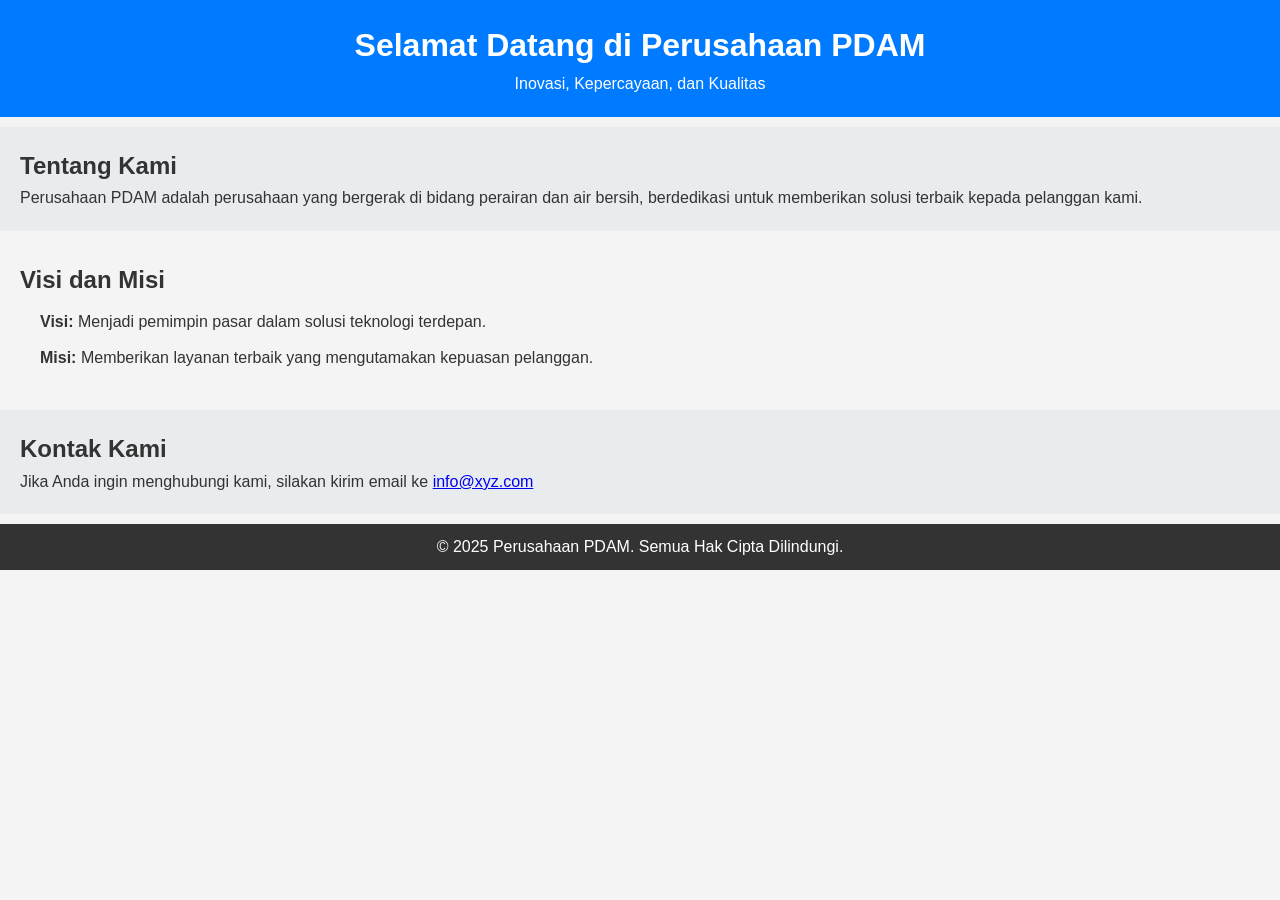
==== index.html @ d65e8b76 "Add files via upload" ====
<!DOCTYPE html>
<html lang="id">
<head>
    <meta charset="UTF-8">
    <meta name="viewport" content="width=device-width, initial-scale=1.0">
    <meta name="description" content="Profil perusahaan XYZ">
    <title>Profil Perusahaan PDAM</title>
    <link rel="stylesheet" href="style.css">
</head>
<body>

    <!-- Header -->
    <header>
        <h1>Selamat Datang di Perusahaan PDAM</h1>
        <p>Inovasi, Kepercayaan, dan Kualitas</p>
    </header>

    <!-- Tentang Perusahaan -->
    <section id="about">
        <h2>Tentang Kami</h2>
        <p>Perusahaan PDAM adalah perusahaan yang bergerak di bidang perairan dan air bersih, berdedikasi untuk memberikan solusi terbaik kepada pelanggan kami.</p>
    </section>

    <!-- Visi & Misi -->
    <section id="vision-mission">
        <h2>Visi dan Misi</h2>
        <ul>
            <li><strong>Visi:</strong> Menjadi pemimpin pasar dalam solusi teknologi terdepan.</li>
            <li><strong>Misi:</strong> Memberikan layanan terbaik yang mengutamakan kepuasan pelanggan.</li>
        </ul>
    </section>

    <!-- Kontak -->
    <section id="contact">
        <h2>Kontak Kami</h2>
        <p>Jika Anda ingin menghubungi kami, silakan kirim email ke <a href="mailto:info@xyz.com">info@xyz.com</a></p>
    </section>

    <!-- Footer -->
    <footer>
        <p>&copy; 2025 Perusahaan PDAM. Semua Hak Cipta Dilindungi.</p>
    </footer>

    <script src="script.js"></script>
</body>
</html>
---- style.css ----
/* Reset default browser styling */
* {
    margin: 0;
    padding: 0;
    box-sizing: border-box;
}

/* Body styling */
body {
    font-family: Arial, sans-serif;
    line-height: 1.6;
    background-color: #f4f4f4;
    color: #333;
}

/* Header styling */
header {
    background-color: #007BFF;
    color: #fff;
    padding: 20px;
    text-align: center;
}

/* Section styling */
section {
    padding: 20px;
    margin: 10px 0;
}

/* Tentang Kami */
#about {
    background-color: #e9ecef;
}

/* Visi & Misi */
#vision-mission ul {
    list-style-type: none;
    padding-left: 20px;
}

#vision-mission li {
    margin: 10px 0;
}

/* Kontak */
#contact {
    background-color: #e9ecef;
}

/* Footer */
footer {
    text-align: center;
    background-color: #333;
    color: #fff;
    padding: 10px;
}
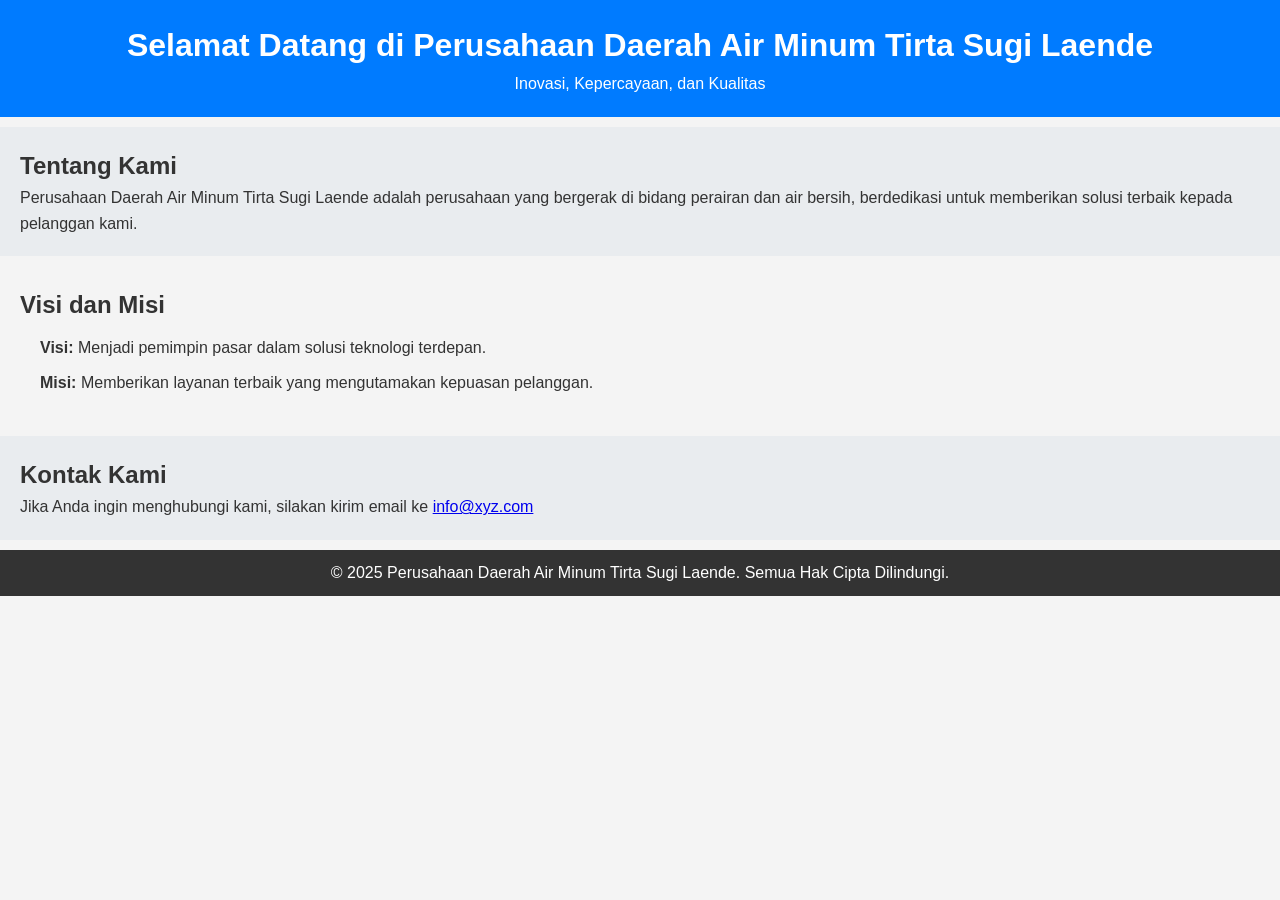
==== commit 74c7a959: "index.html" ====
--- a/index.html
+++ b/index.html
@@ -3,22 +3,22 @@
 <head>
     <meta charset="UTF-8">
     <meta name="viewport" content="width=device-width, initial-scale=1.0">
-    <meta name="description" content="Profil perusahaan XYZ">
-    <title>Profil Perusahaan PDAM</title>
+    <meta name="description" content="Profil Perumda Air Minum Tirta Sugi Laende">
+    <title>Profil Perusahaan Perumda Tirta Sugi Laende</title>
     <link rel="stylesheet" href="style.css">
 </head>
 <body>
 
     <!-- Header -->
     <header>
-        <h1>Selamat Datang di Perusahaan PDAM</h1>
+        <h1>Selamat Datang di Perusahaan Daerah Air Minum Tirta Sugi Laende</h1>
         <p>Inovasi, Kepercayaan, dan Kualitas</p>
     </header>
 
     <!-- Tentang Perusahaan -->
     <section id="about">
         <h2>Tentang Kami</h2>
-        <p>Perusahaan PDAM adalah perusahaan yang bergerak di bidang perairan dan air bersih, berdedikasi untuk memberikan solusi terbaik kepada pelanggan kami.</p>
+        <p>Perusahaan Daerah Air Minum Tirta Sugi Laende adalah perusahaan yang bergerak di bidang perairan dan air bersih, berdedikasi untuk memberikan solusi terbaik kepada pelanggan kami.</p>
     </section>
 
     <!-- Visi & Misi -->
@@ -38,7 +38,7 @@
 
     <!-- Footer -->
     <footer>
-        <p>&copy; 2025 Perusahaan PDAM. Semua Hak Cipta Dilindungi.</p>
+        <p>&copy; 2025 Perusahaan Daerah Air Minum Tirta Sugi Laende. Semua Hak Cipta Dilindungi.</p>
     </footer>
 
     <script src="script.js"></script>
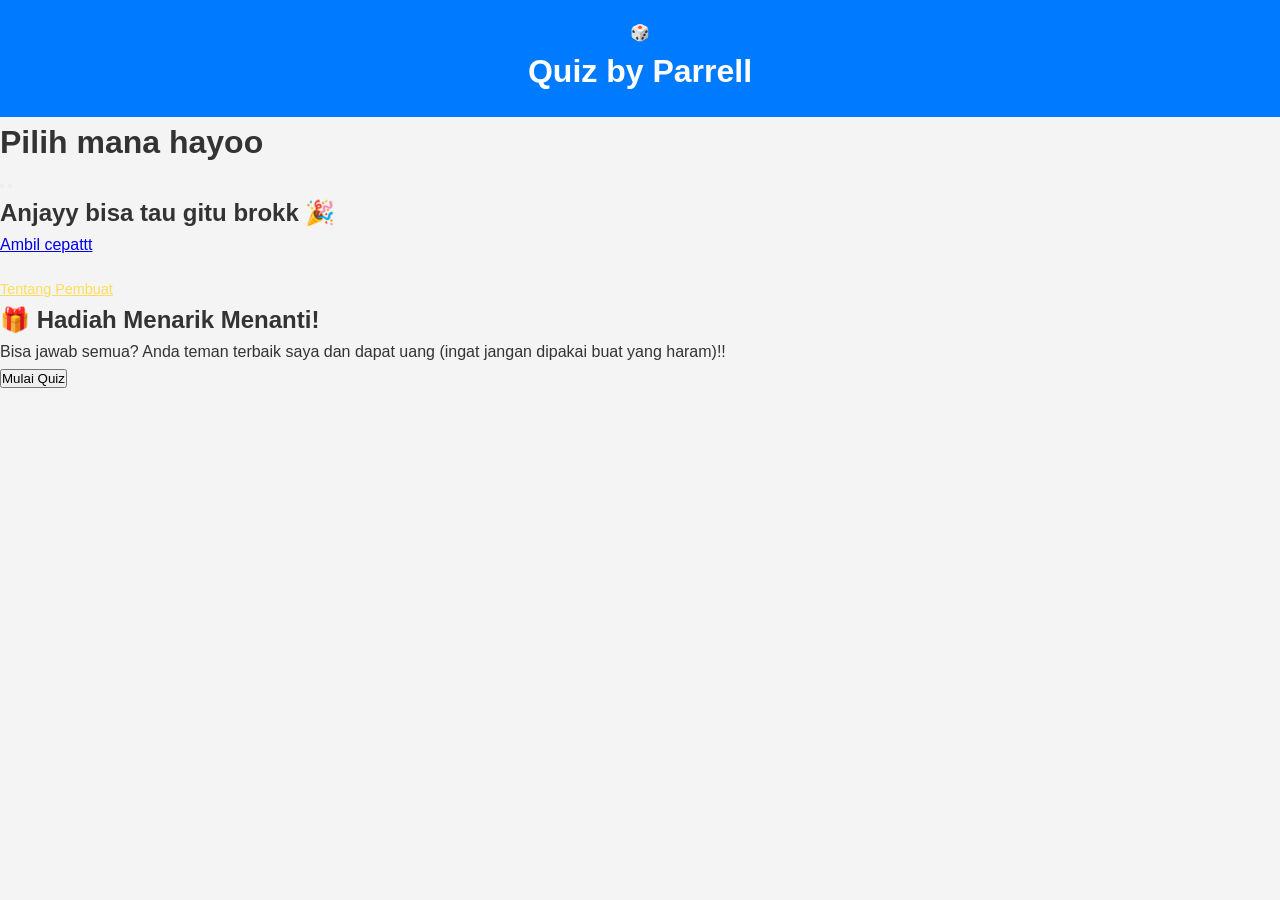
==== commit f6a8f7fd: "Update index.html" ====
--- a/index.html
+++ b/index.html
@@ -1,46 +1,164 @@
 <!DOCTYPE html>
 <html lang="id">
 <head>
-    <meta charset="UTF-8">
-    <meta name="viewport" content="width=device-width, initial-scale=1.0">
-    <meta name="description" content="Profil Perumda Air Minum Tirta Sugi Laende">
-    <title>Profil Perusahaan Perumda Tirta Sugi Laende</title>
-    <link rel="stylesheet" href="style.css">
+<meta charset="UTF-8" />
+<meta name="viewport" content="width=device-width, initial-scale=1" />
+<title>Would You Rather - Quiz by Parrell</title>
+<link rel="stylesheet" href="style.css" />
 </head>
 <body>
+  <header>
+    <div class="logo" aria-label="Logo dice">🎲</div>
+    <h1>Quiz by Parrell</h1>
+  </header>
 
-    <!-- Header -->
-    <header>
-        <h1>Selamat Datang di Perusahaan Daerah Air Minum Tirta Sugi Laende</h1>
-        <p>Inovasi, Kepercayaan, dan Kualitas</p>
-    </header>
+  <div id="app">
+    <h1>Pilih mana hayoo</h1>
+    <div id="question"></div>
 
-    <!-- Tentang Perusahaan -->
-    <section id="about">
-        <h2>Tentang Kami</h2>
-        <p>Perusahaan Daerah Air Minum Tirta Sugi Laende adalah perusahaan yang bergerak di bidang perairan dan air bersih, berdedikasi untuk memberikan solusi terbaik kepada pelanggan kami.</p>
-    </section>
+    <div class="options-container">
+      <button id="option1" class="btn"></button>
+      <button id="option2" class="btn"></button>
+    </div>
 
-    <!-- Visi & Misi -->
-    <section id="vision-mission">
-        <h2>Visi dan Misi</h2>
-        <ul>
-            <li><strong>Visi:</strong> Menjadi pemimpin pasar dalam solusi teknologi terdepan.</li>
-            <li><strong>Misi:</strong> Memberikan layanan terbaik yang mengutamakan kepuasan pelanggan.</li>
-        </ul>
-    </section>
+    <div id="feedback"></div>
 
-    <!-- Kontak -->
-    <section id="contact">
-        <h2>Kontak Kami</h2>
-        <p>Jika Anda ingin menghubungi kami, silakan kirim email ke <a href="mailto:info@xyz.com">info@xyz.com</a></p>
-    </section>
+    <div id="result">
+      <h2>Anjayy bisa tau gitu brokk 🎉</h2>
+      <a id="resultLink" href="#" target="_blank" rel="noopener noreferrer">Ambil cepattt</a>
+    </div>
 
-    <!-- Footer -->
-    <footer>
-        <p>&copy; 2025 Perusahaan Daerah Air Minum Tirta Sugi Laende. Semua Hak Cipta Dilindungi.</p>
-    </footer>
+    <div style="margin-top: 20px; font-size: 0.9rem;">
+      <a href="about.html" style="color:#ffdd59;">Tentang Pembuat</a>
+    </div>
+  </div>
 
-    <script src="script.js"></script>
+  <!-- Popup hadiah -->
+  <div id="popup">
+    <div id="popupContent">
+      <h2>🎁 Hadiah Menarik Menanti!</h2>
+      <p>Bisa jawab semua? Anda teman terbaik saya dan dapat uang (ingat jangan dipakai buat yang haram)!!</p>
+      <button id="startQuizBtn">Mulai Quiz</button>
+    </div>
+  </div>
+
+<script>
+  const questions = [
+    {
+      question: "Nama lengkap parrel yang mana si?",
+      option1: "Muhammad Farrel Dinejad",
+      option2: "Muhamad Farrel Dinejad",
+      correct: 1
+    },
+    {
+      question: "Nama jurusan parrel apa si?",
+      option1: "Information Technology",
+      option2: "Informatics",
+      correct: 1
+    },
+    {
+      question: "si Parrel tu pernah jadi atlet apa si?",
+      option1: "Esports, Billiard dan Basket",
+      option2: "Billiard, Badminton dan Esports",
+      correct: 2
+    },
+    {
+      question: "Berapa si umur parrel sekarang?",
+      option1: "20",
+      option2: "19",
+      correct: 2
+    },
+    {
+      question: "Kapan si ultah parrel?",
+      option1: "Awal Desember",
+      option2: "Akhir Desember",
+      correct: 1
+    },
+    {
+      question: "Warna apa motor Parrel di bandung?",
+      option1: "Window Grey",
+      option2: "Ice Grey",
+      correct: 2
+    },
+    {
+      question: "Last nii, berapa following tiktok parrel saat web ini dibuat?",
+      option1: "29",
+      option2: "27",
+      correct: 2
+    }
+  ];
+
+  const finalLink = "";
+
+  let currentIndex = 0;
+
+  const questionEl = document.getElementById('question');
+  const option1Btn = document.getElementById('option1');
+  const option2Btn = document.getElementById('option2');
+  const feedbackEl = document.getElementById('feedback');
+  const resultEl = document.getElementById('result');
+  const resultLinkEl = document.getElementById('resultLink');
+  const popupEl = document.getElementById('popup');
+  const startQuizBtn = document.getElementById('startQuizBtn');
+
+  resultLinkEl.href = "https://link.dana.id/danakaget?c=sduah9r9l&r=fsRnxP&orderId=20250519101214735515010300166511623125175";
+
+  function loadQuestion() {
+    feedbackEl.textContent = "";
+    const q = questions[currentIndex];
+    questionEl.textContent = q.question;
+    option1Btn.textContent = q.option1;
+    option2Btn.textContent = q.option2;
+    option1Btn.disabled = false;
+    option2Btn.disabled = false;
+  }
+
+  function resetQuiz() {
+    currentIndex = 0;
+    resultEl.style.display = 'none';
+    questionEl.style.display = 'block';
+    option1Btn.style.display = 'block';
+    option2Btn.style.display = 'block';
+    feedbackEl.style.display = 'block';
+    loadQuestion();
+  }
+
+  function finishQuiz() {
+    questionEl.style.display = 'none';
+    option1Btn.style.display = 'none';
+    option2Btn.style.display = 'none';
+    feedbackEl.style.display = 'none';
+    resultEl.style.display = 'flex';
+  }
+
+  function handleAnswer(selected) {
+    const correct = questions[currentIndex].correct;
+    if(selected === correct) {
+      feedbackEl.textContent = "Jawaban benar! 🎉";
+      currentIndex++;
+      if(currentIndex < questions.length) {
+        setTimeout(loadQuestion, 10);
+      } else {
+        setTimeout(finishQuiz, 10);
+      }
+    } else {
+      feedbackEl.textContent = "Jawaban salah, coba lagi ya.";
+      setTimeout(resetQuiz, 1500);
+    }
+  }
+
+  option1Btn.addEventListener('click', () => handleAnswer(1));
+  option2Btn.addEventListener('click', () => handleAnswer(2));
+
+  startQuizBtn.addEventListener('click', () => {
+    popupEl.style.display = 'none';
+    resetQuiz();
+  });
+
+  // Start popup visible on load
+  window.onload = () => {
+    popupEl.style.display = 'flex';
+  }
+</script>
 </body>
 </html>
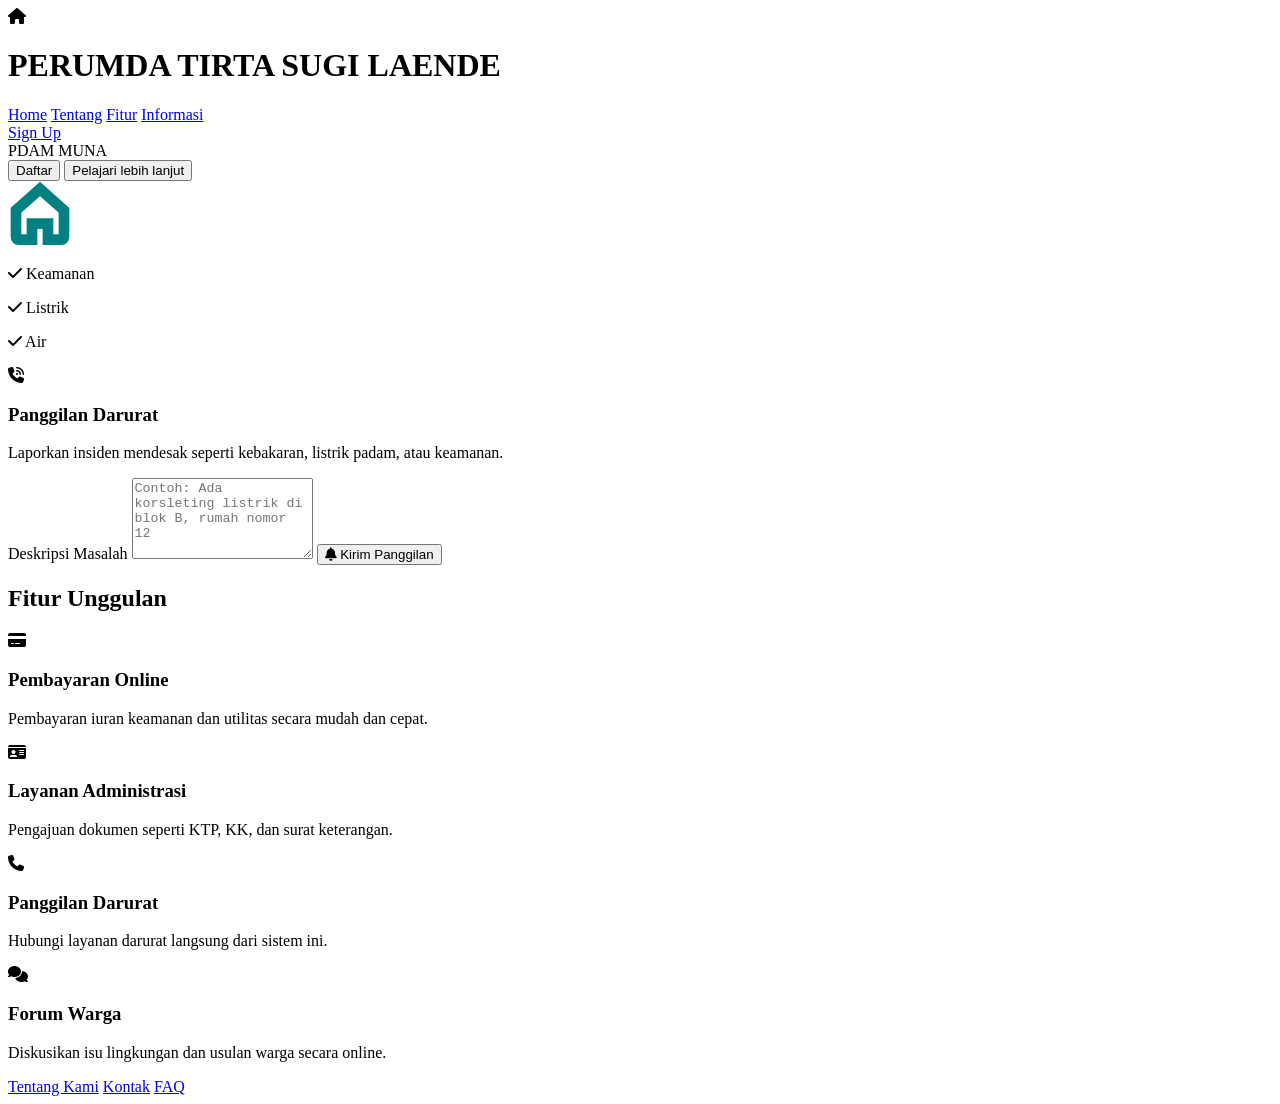
==== commit f7325ebe: "Update and rename modul3.html to index.html" ====
--- a/index.html
+++ b/index.html
@@ -1,164 +1,105 @@
 <!DOCTYPE html>
 <html lang="id">
 <head>
-<meta charset="UTF-8" />
-<meta name="viewport" content="width=device-width, initial-scale=1" />
-<title>Would You Rather - Quiz by Parrell</title>
-<link rel="stylesheet" href="style.css" />
+  <meta charset="UTF-8" />
+  <meta name="viewport" content="width=device-width, initial-scale=1.0" />
+  <title>Sistem Manajemen PDAM MUNA</title>
+  <link rel="stylesheet" href="https://cdnjs.cloudflare.com/ajax/libs/font-awesome/6.5.0/css/all.min.css" />
+  <link rel="stylesheet" href="style.css" />
+  <script src="script.js" defer></script>
 </head>
 <body>
   <header>
-    <div class="logo" aria-label="Logo dice">🎲</div>
-    <h1>Quiz by Parrell</h1>
+    <div class="logo">
+      <i class="fas fa-home"></i>
+      <h1>PERUMDA TIRTA SUGI LAENDE</h1>
+    </div>
+    <div class="right-menu">
+      <nav>
+        <a href="index.html">Home</a>
+        <a href="#tentang">Tentang</a>
+        <a href="#fitur">Fitur</a>
+        <a href="#informasi">Informasi</a>
+      </nav>
+      <a href="#" class="signup-button">Sign Up</a>
+    </div>
   </header>
 
-  <div id="app">
-    <h1>Pilih mana hayoo</h1>
-    <div id="question"></div>
-
-    <div class="options-container">
-      <button id="option1" class="btn"></button>
-      <button id="option2" class="btn"></button>
-    </div>
-
-    <div id="feedback"></div>
-
-    <div id="result">
-      <h2>Anjayy bisa tau gitu brokk 🎉</h2>
-      <a id="resultLink" href="#" target="_blank" rel="noopener noreferrer">Ambil cepattt</a>
-    </div>
-
-    <div style="margin-top: 20px; font-size: 0.9rem;">
-      <a href="about.html" style="color:#ffdd59;">Tentang Pembuat</a>
-    </div>
+  <div class="hero">
+    <div class="overlay-text">PDAM MUNA</div>
   </div>
 
-  <!-- Popup hadiah -->
-  <div id="popup">
-    <div id="popupContent">
-      <h2>🎁 Hadiah Menarik Menanti!</h2>
-      <p>Bisa jawab semua? Anda teman terbaik saya dan dapat uang (ingat jangan dipakai buat yang haram)!!</p>
-      <button id="startQuizBtn">Mulai Quiz</button>
+  <section class="content">
+    <div class="left">
+      <div class="buttons">
+        <button class="btn-daftar">Daftar</button>
+        <button class="btn-pelajari">Pelajari lebih lanjut</button>
+      </div>
+      <div class="fitur">
+        <div class="ikon-rumah">
+          <svg xmlns="http://www.w3.org/2000/svg" width="64" height="64" fill="none" stroke="teal" stroke-width="4" viewBox="0 0 24 24">
+            <path d="M3 11L12 3l9 8v10a1 1 0 0 1-1 1h-5v-6H9v6H4a1 1 0 0 1-1-1z"/>
+          </svg>
+        </div>
+        <p><i class="fa-solid fa-check ceklis"></i> Keamanan</p>
+        <p><i class="fa-solid fa-check ceklis"></i> Listrik</p>
+        <p><i class="fa-solid fa-check ceklis"></i> Air</p>    
+      </div>
     </div>
-  </div>
+    <div class="right">
+      <div class="emergency-form">
+        <div class="form-header">
+          <i class="fas fa-phone-volume icon-alert"></i>
+          <h3>Panggilan Darurat</h3>
+          <p>Laporkan insiden mendesak seperti kebakaran, listrik padam, atau keamanan.</p>
+        </div>
+        <form id="emergencyCallForm">
+          <label for="emergencyMessage">Deskripsi Masalah</label>
+          <textarea
+            id="emergencyMessage"
+            rows="5"
+            placeholder="Contoh: Ada korsleting listrik di blok B, rumah nomor 12"
+            required
+          ></textarea>
+          <button type="submit"><i class="fas fa-bell"></i> Kirim Panggilan</button>
+        </form>
+        <p id="emergencyStatus" class="emergency-status"></p>
+      </div>
+    </div>
+</div>
 
-<script>
-  const questions = [
-    {
-      question: "Nama lengkap parrel yang mana si?",
-      option1: "Muhammad Farrel Dinejad",
-      option2: "Muhamad Farrel Dinejad",
-      correct: 1
-    },
-    {
-      question: "Nama jurusan parrel apa si?",
-      option1: "Information Technology",
-      option2: "Informatics",
-      correct: 1
-    },
-    {
-      question: "si Parrel tu pernah jadi atlet apa si?",
-      option1: "Esports, Billiard dan Basket",
-      option2: "Billiard, Badminton dan Esports",
-      correct: 2
-    },
-    {
-      question: "Berapa si umur parrel sekarang?",
-      option1: "20",
-      option2: "19",
-      correct: 2
-    },
-    {
-      question: "Kapan si ultah parrel?",
-      option1: "Awal Desember",
-      option2: "Akhir Desember",
-      correct: 1
-    },
-    {
-      question: "Warna apa motor Parrel di bandung?",
-      option1: "Window Grey",
-      option2: "Ice Grey",
-      correct: 2
-    },
-    {
-      question: "Last nii, berapa following tiktok parrel saat web ini dibuat?",
-      option1: "29",
-      option2: "27",
-      correct: 2
-    }
-  ];
+  </section>
 
-  const finalLink = "";
+  <section id="fitur" class="fitur-unggulan-section">
+    <h2 class="fitur-title">Fitur Unggulan</h2>
+    <div class="fitur-unggulan-container">
+      <div class="fitur-card">
+        <i class="fa-solid fa-credit-card fitur-icon"></i>
+        <h3>Pembayaran Online</h3>
+        <p>Pembayaran iuran keamanan dan utilitas secara mudah dan cepat.</p>
+      </div>
+      <div class="fitur-card">
+        <i class="fa-solid fa-id-card fitur-icon"></i>
+        <h3>Layanan Administrasi</h3>
+        <p>Pengajuan dokumen seperti KTP, KK, dan surat keterangan.</p>
+      </div>
+      <div class="fitur-card">
+        <i class="fa-solid fa-phone fitur-icon"></i>
+        <h3>Panggilan Darurat</h3>
+        <p>Hubungi layanan darurat langsung dari sistem ini.</p>
+      </div>
+      <div class="fitur-card">
+        <i class="fa-solid fa-comments fitur-icon"></i>
+        <h3>Forum Warga</h3>
+        <p>Diskusikan isu lingkungan dan usulan warga secara online.</p>
+      </div>
+    </div>
+  </section>
 
-  let currentIndex = 0;
-
-  const questionEl = document.getElementById('question');
-  const option1Btn = document.getElementById('option1');
-  const option2Btn = document.getElementById('option2');
-  const feedbackEl = document.getElementById('feedback');
-  const resultEl = document.getElementById('result');
-  const resultLinkEl = document.getElementById('resultLink');
-  const popupEl = document.getElementById('popup');
-  const startQuizBtn = document.getElementById('startQuizBtn');
-
-  resultLinkEl.href = "https://link.dana.id/danakaget?c=sduah9r9l&r=fsRnxP&orderId=20250519101214735515010300166511623125175";
-
-  function loadQuestion() {
-    feedbackEl.textContent = "";
-    const q = questions[currentIndex];
-    questionEl.textContent = q.question;
-    option1Btn.textContent = q.option1;
-    option2Btn.textContent = q.option2;
-    option1Btn.disabled = false;
-    option2Btn.disabled = false;
-  }
-
-  function resetQuiz() {
-    currentIndex = 0;
-    resultEl.style.display = 'none';
-    questionEl.style.display = 'block';
-    option1Btn.style.display = 'block';
-    option2Btn.style.display = 'block';
-    feedbackEl.style.display = 'block';
-    loadQuestion();
-  }
-
-  function finishQuiz() {
-    questionEl.style.display = 'none';
-    option1Btn.style.display = 'none';
-    option2Btn.style.display = 'none';
-    feedbackEl.style.display = 'none';
-    resultEl.style.display = 'flex';
-  }
-
-  function handleAnswer(selected) {
-    const correct = questions[currentIndex].correct;
-    if(selected === correct) {
-      feedbackEl.textContent = "Jawaban benar! 🎉";
-      currentIndex++;
-      if(currentIndex < questions.length) {
-        setTimeout(loadQuestion, 10);
-      } else {
-        setTimeout(finishQuiz, 10);
-      }
-    } else {
-      feedbackEl.textContent = "Jawaban salah, coba lagi ya.";
-      setTimeout(resetQuiz, 1500);
-    }
-  }
-
-  option1Btn.addEventListener('click', () => handleAnswer(1));
-  option2Btn.addEventListener('click', () => handleAnswer(2));
-
-  startQuizBtn.addEventListener('click', () => {
-    popupEl.style.display = 'none';
-    resetQuiz();
-  });
-
-  // Start popup visible on load
-  window.onload = () => {
-    popupEl.style.display = 'flex';
-  }
-</script>
+  <footer>
+    <a href="#">Tentang Kami</a>
+    <a href="#">Kontak</a>
+    <a href="#">FAQ</a>
+  </footer>
 </body>
 </html>
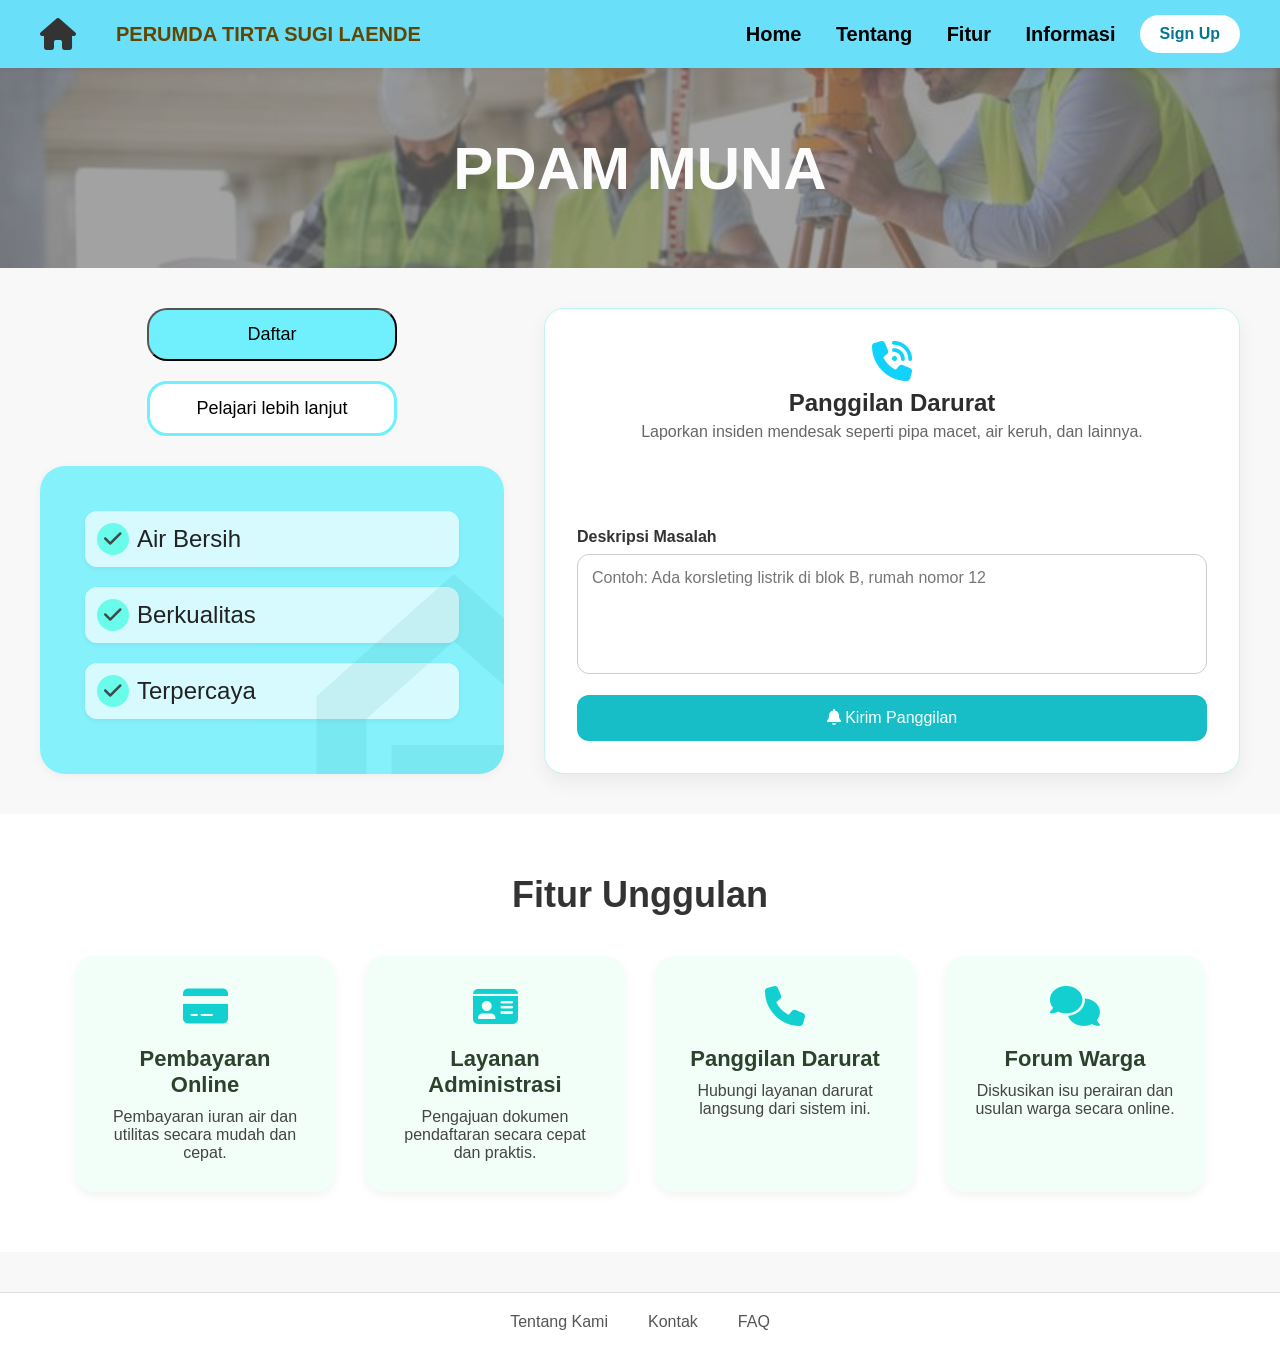
==== commit 0364db66: "Update index.html" ====
--- a/index.html
+++ b/index.html
@@ -41,9 +41,9 @@
             <path d="M3 11L12 3l9 8v10a1 1 0 0 1-1 1h-5v-6H9v6H4a1 1 0 0 1-1-1z"/>
           </svg>
         </div>
-        <p><i class="fa-solid fa-check ceklis"></i> Keamanan</p>
-        <p><i class="fa-solid fa-check ceklis"></i> Listrik</p>
-        <p><i class="fa-solid fa-check ceklis"></i> Air</p>    
+        <p><i class="fa-solid fa-check ceklis"></i> Air Bersih</p>
+        <p><i class="fa-solid fa-check ceklis"></i> Berkualitas</p>
+        <p><i class="fa-solid fa-check ceklis"></i> Terpercaya</p>    
       </div>
     </div>
     <div class="right">
@@ -51,7 +51,7 @@
         <div class="form-header">
           <i class="fas fa-phone-volume icon-alert"></i>
           <h3>Panggilan Darurat</h3>
-          <p>Laporkan insiden mendesak seperti kebakaran, listrik padam, atau keamanan.</p>
+          <p>Laporkan insiden mendesak seperti pipa macet, air keruh, dan lainnya.</p>
         </div>
         <form id="emergencyCallForm">
           <label for="emergencyMessage">Deskripsi Masalah</label>
@@ -76,12 +76,12 @@
       <div class="fitur-card">
         <i class="fa-solid fa-credit-card fitur-icon"></i>
         <h3>Pembayaran Online</h3>
-        <p>Pembayaran iuran keamanan dan utilitas secara mudah dan cepat.</p>
+        <p>Pembayaran iuran air dan utilitas secara mudah dan cepat.</p>
       </div>
       <div class="fitur-card">
         <i class="fa-solid fa-id-card fitur-icon"></i>
         <h3>Layanan Administrasi</h3>
-        <p>Pengajuan dokumen seperti KTP, KK, dan surat keterangan.</p>
+        <p>Pengajuan dokumen pendaftaran secara cepat dan praktis.</p>
       </div>
       <div class="fitur-card">
         <i class="fa-solid fa-phone fitur-icon"></i>
@@ -91,7 +91,7 @@
       <div class="fitur-card">
         <i class="fa-solid fa-comments fitur-icon"></i>
         <h3>Forum Warga</h3>
-        <p>Diskusikan isu lingkungan dan usulan warga secara online.</p>
+        <p>Diskusikan isu perairan dan usulan warga secara online.</p>
       </div>
     </div>
   </section>
--- a/style.css
+++ b/style.css
@@ -0,0 +1,442 @@
+
+* {
+  margin: 0;
+  padding: 0;
+  box-sizing: border-box;
+  font-family: sans-serif;
+}
+
+html, body {
+  max-width: 100%;
+  overflow-x: hidden;
+}
+
+body {
+  background-color: #f8f8f8;
+  color: #333;
+}
+
+header {
+  display: flex;
+  justify-content: space-between;
+  align-items: center;
+  padding: 15px 40px;
+  box-shadow: 0 2px 5px rgba(0,0,0,0.1);
+  background-color: #05cdfa95;
+}
+
+.logo {
+  display: flex;
+  align-items: center;
+  gap: 10px;
+}
+
+.logo h1 {
+  font-size: 20px;
+  color: #624500;
+  margin-left: 30px;
+}
+
+nav a {
+  margin-left: 30px;
+  text-decoration: none;
+  color: black;
+  font-weight: bold;
+  font-size: 20px;
+  justify-content: flex-end;
+}
+
+nav a:hover {
+  color: #ffffff;
+}
+
+.right-menu {
+  display: flex;
+  align-items: center;
+  gap: 24px;
+}
+
+.signup-button {
+  background-color: #ffffff;
+  color: rgb(2, 119, 145);
+  padding: 10px 20px;
+  border-radius: 24px;
+  text-decoration: none;
+  font-weight: 600;
+  transition: background-color 0.3s ease, box-shadow 0.3s ease;
+  justify-content: flex-end;
+}
+
+.signup-button:hover {
+  background-color: #b6cdc3;
+  box-shadow: 0 4px 10px rgba(76, 153, 175, 0.3);
+}
+
+.hero {
+  background-image: linear-gradient(rgba(0,0,0,0.5), rgba(0,0,0,0.5)), url('background.png');
+  background-size: cover;
+  background-position: center;
+  height: 200px;
+  display: flex;
+  align-items: center;
+  justify-content: center;
+  color: white;
+  font-size: 48px;
+  font-weight: bold;
+  opacity: 0.7;
+}
+
+.hero .overlay-text {
+  color: rgb(255, 255, 255);
+  font-size: 60px;
+  font-weight: bold;
+}
+
+.ikon-rumah {
+  position: absolute;
+  align-items: center;
+  bottom: -100px;
+  right: -100px;
+  z-index: 0;
+  opacity: 0.08;
+}
+
+.ikon-rumah svg {
+  width: 300px;
+  height: auto;
+}
+
+.fa-solid fa-check {
+  color: rgb(0, 128, 255);
+  font-size: 20px;
+  margin-right: 10px;
+}
+
+.fa-home {
+  font-size: 32px;
+  color: #333;
+}
+
+.content {
+  display: flex;
+  padding: 40px;
+  gap: 40px;
+}
+
+.left {
+  width: 40%;
+}
+
+.right {
+  width: 60%;
+  font-size: 20px;
+}
+
+.right p {
+  margin-bottom: 10px;
+}
+
+.buttons {
+  display: flex;
+  gap: 20px;
+  justify-content: center;
+  flex-wrap: wrap;
+  margin-bottom: 30px;
+}
+
+.btn-daftar,
+.btn-pelajari {
+  font-size: 18px;
+  padding: 14px 28px;
+  border-radius: 20px;
+  width: 100%;
+  max-width: 250px;
+  text-align: center;
+  transition: background-color 0.3s ease, box-shadow 0.3s ease;
+}
+
+.btn-daftar {
+  background-color: #6ff0fc;
+}
+
+.btn-daftar:hover {
+  background-color: #c8f2f6;
+  box-shadow: 0 4px 10px rgba(76, 175, 80, 0.3);
+}
+
+.btn-pelajari {
+  border: 3px solid #6ff0fc;
+  background-color: white;
+}
+
+.btn-pelajari:hover {
+  background-color: #b6cdc3;
+  box-shadow: 0 4px 10px rgba(76, 175, 80, 0.3);
+}
+
+.fitur {
+  position: relative;
+  background-color: #6ff0fcd6;
+  padding: 45px;
+  border-radius: 25px;
+  display: flex;
+  flex-direction: column;
+  gap: 10px;
+  overflow: hidden;
+  box-shadow: 0 2px 10px rgba(0, 0, 0, 0.05);
+}
+
+.fitur p {
+  display: flex;
+  align-items: center;
+  gap: 8px;
+  font-size: 24px;
+  margin-bottom: 10px;
+  color: #222;
+  background-color: #ffffffaa;
+  padding: 12px;
+  border-radius: 12px;
+  box-shadow: 0 2px 5px rgba(0, 0, 0, 0.05);
+}
+
+.fitur .ceklis {
+  color: rgb(0, 0, 0);
+  font-size: 20px;
+  padding: 8px;
+  border-radius: 50%;
+  background-color: #00ffd9b8;
+  width: 32px;
+  height: 32px;
+  display: flex;
+  justify-content: center;
+  align-items: center;
+  opacity: 0.7;
+}
+
+.fitur-unggulan-section {
+  padding: 60px 40px;
+  background-color: #ffffff;
+}
+
+.fitur-title {
+  text-align: center;
+  font-size: 36px;
+  margin-bottom: 40px;
+  color: #333;
+}
+
+.fitur-unggulan-container {
+  display: flex;
+  flex-wrap: wrap;
+  justify-content: center;
+  gap: 30px;
+}
+
+.fitur-card {
+  background-color: #f2fff8;
+  border-radius: 20px;
+  box-shadow: 0 4px 10px rgba(0,0,0,0.05);
+  padding: 30px;
+  width: 260px;
+  text-align: center;
+  transition: transform 0.3s ease, box-shadow 0.3s ease;
+  opacity: 0;
+  transform: translateY(30px);
+}
+
+.fitur-card h3 {
+  font-size: 22px;
+  margin: 10px 0;
+  color: #2b422c;
+}
+
+.fitur-card p {
+  font-size: 16px;
+  color: #444;
+}
+
+.fitur-icon {
+  font-size: 40px;
+  color: #12d0d0;
+  margin-bottom: 10px;
+}
+
+.fitur-card:hover {
+  transform: translateY(-10px);
+  box-shadow: 0 8px 20px rgba(0,0,0,0.1);
+}
+
+.emergency-form {
+  background-color: #ffffff;
+  border-radius: 20px;
+  padding: 32px;
+  box-shadow: 0 8px 20px rgba(0, 0, 0, 0.06);
+  height: 100%;
+  display: flex;
+  flex-direction: column;
+  justify-content: space-between;
+  border: 1px solid #c0f5f1;
+  animation: fadeIn 0.8s ease;
+}
+
+.form-header {
+  text-align: center;
+  margin-bottom: 20px;
+}
+
+.icon-alert {
+  font-size: 40px;
+  color: #11d2fd;
+  margin-bottom: 8px;
+}
+
+.emergency-form h3 {
+  font-size: 24px;
+  margin-bottom: 6px;
+  color: #2d2d2d;
+}
+
+.emergency-form p {
+  font-size: 16px;
+  color: #666;
+  margin-bottom: 20px;
+}
+
+.emergency-form label {
+  font-weight: bold;
+  margin-bottom: 8px;
+  display: block;
+  font-size: 16px;
+  color: #333;
+}
+
+.emergency-form textarea {
+  width: 100%;
+  padding: 14px;
+  border-radius: 12px;
+  border: 1px solid #ccc;
+  font-size: 16px;
+  resize: none;
+  margin-bottom: 16px;
+  box-sizing: border-box;
+  transition: border-color 0.3s ease;
+}
+
+.emergency-form textarea:focus {
+  border-color: #06d6e9;
+  outline: none;
+}
+
+.emergency-form button {
+  background-color: #18bec7;
+  color: white;
+  border: none;
+  padding: 14px 20px;
+  border-radius: 12px;
+  font-size: 16px;
+  cursor: pointer;
+  width: 100%;
+  transition: background-color 0.3s ease, transform 0.2s ease;
+}
+
+.emergency-form button:hover {
+  background-color: #19cadd;
+  transform: translateY(-2px);
+}
+
+.emergency-status {
+  margin-top: 16px;
+  font-weight: bold;
+  color: #16d2df;
+  display: none;
+  text-align: center;
+}
+
+@keyframes fadeIn {
+  from { opacity: 0; transform: translateY(20px); }
+  to { opacity: 1; transform: translateY(0); }
+}
+
+footer {
+  display: flex;
+  justify-content: center;
+  gap: 40px;
+  padding: 20px;
+  background-color: #fff;
+  border-top: 1px solid #ddd;
+  margin-top: 40px;
+}
+
+footer a {
+  text-decoration: none;
+  color: #555;
+}
+
+@media (max-width: 768px) {
+  header {
+    flex-direction: column;
+    align-items: flex-start;
+  }
+
+  nav {
+    display: flex;
+    flex-direction: column;
+    gap: 10px;
+    margin-top: 10px;
+  }
+
+  .signup-button {
+    align-self: flex-end;
+    margin-top: 8px;
+  }
+
+  .hero .overlay {
+    font-size: 24px;
+    left: 20px;
+    bottom: 10px;
+  }
+
+  .content {
+    flex-direction: column;
+    padding: 20px;
+  }
+
+  .left,
+  .right {
+    width: 100%;
+  }
+
+  .buttons {
+    flex-direction: column;
+    align-items: center;
+  }
+
+  .btn-daftar,
+  .btn-pelajari {
+    width: 100%;
+    max-width: 300px;
+  }
+
+  .fitur {
+    text-align: left;
+    align-items: flex-start;
+  }
+
+  .fitur-unggulan-container {
+    flex-direction: column;
+    align-items: center;
+  }
+
+  .fitur-card {
+    width: 90%;
+  }
+
+  .fitur-title {
+    font-size: 28px;
+  }
+
+  footer {
+    flex-direction: column;
+    gap: 10px;
+  }
+}
